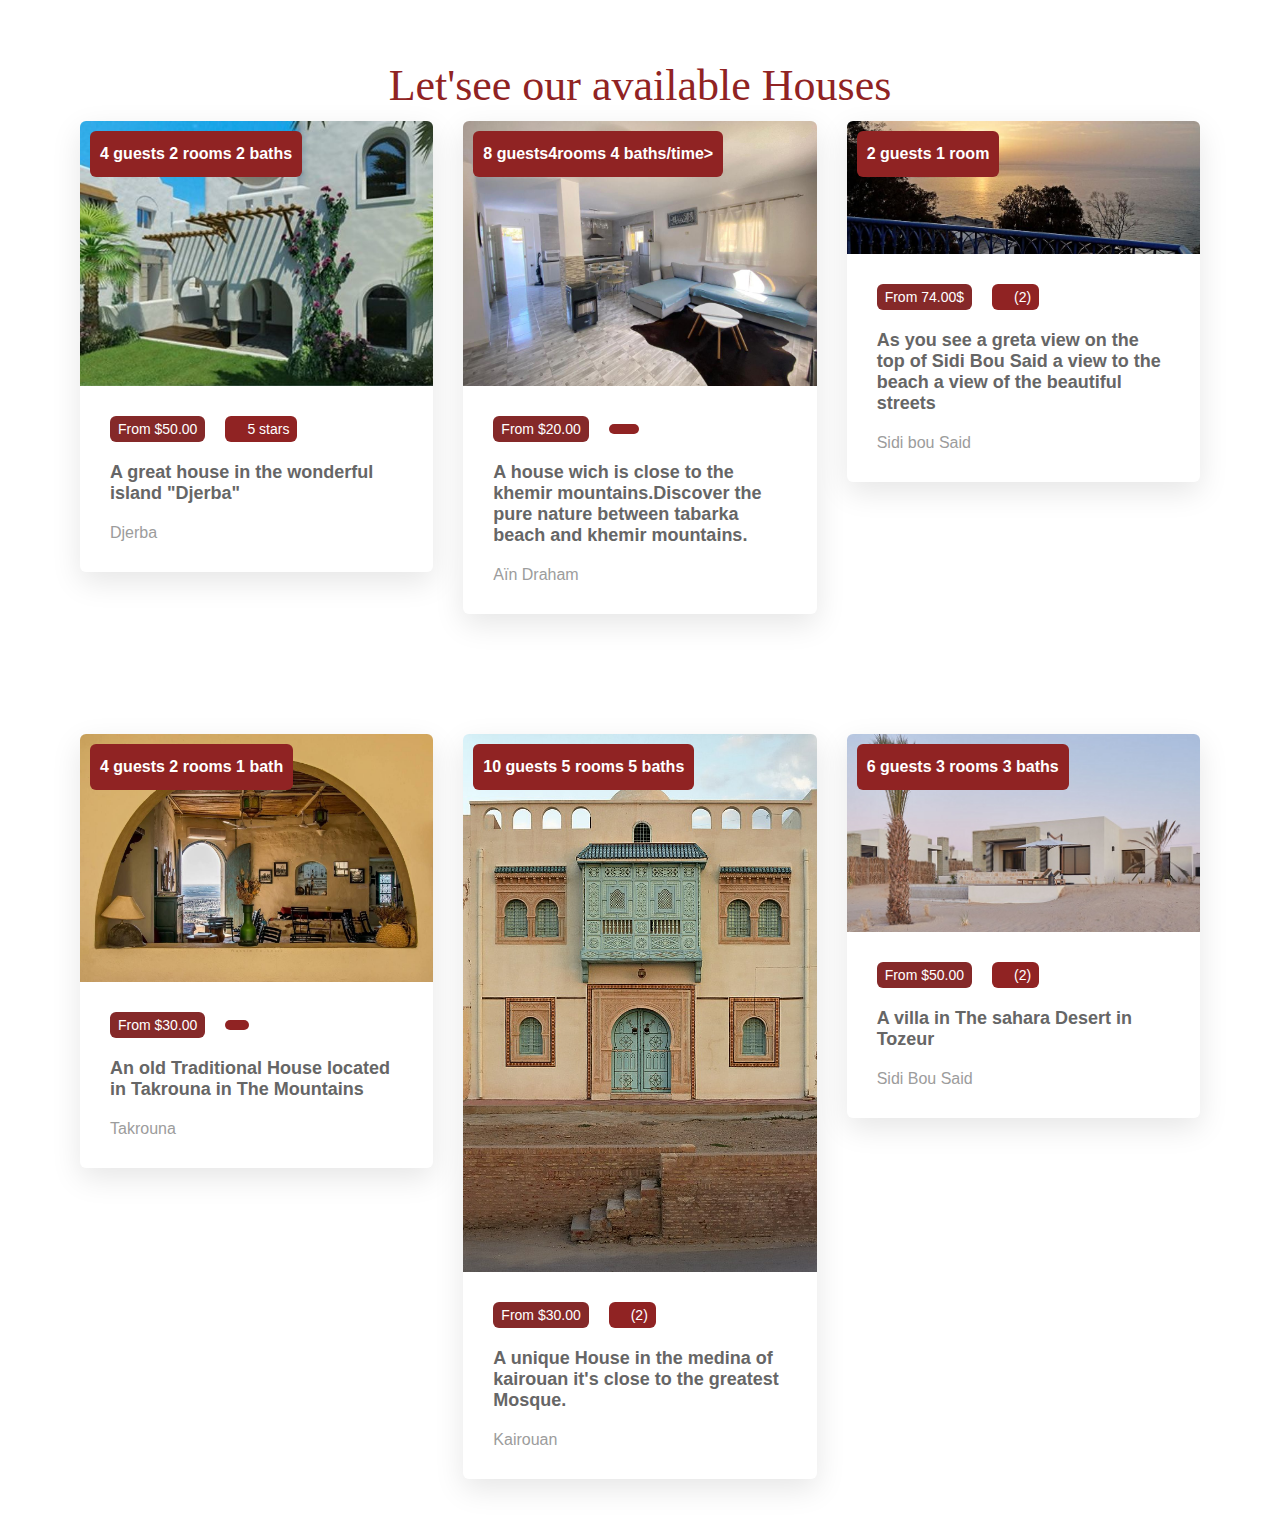
==== html/html3.html @ 643b62f1 "fith push" ====
<!DOCTYPE html>
<html lang="en">
<head>
    <meta charset="UTF-8">
    <meta http-equiv="X-UA-Compatible" content="IE=edge">
    <meta name="viewport" content="width=device-width, initial-scale=1.0">
    <title>Document</title>
    <link rel="stylesheet" href="../css/style.css">

</head>
<body>
     <section class="section popular">
        <div class="container">

          <p class="section-subtitle">Let'see our available Houses</p>

          

          <ul class="popular-list">

            <li>
              <div class="popular-card">

                <figure class="card-banner">
                  <a href="#">
                    <img src="../images/house-1.jpg" width="740" height="518" loading="lazy"
                      alt="Kuala Lumpur, Malaysia" class="img-cover">
                  </a>

                  <span class="card-badge">
                    <ion-icon name="time-outline"></ion-icon>

                    <time datetime="P12D">4 guests 2 rooms 2 baths</time>
                  </span>
                </figure>

                <div class="card-content">

                  <div class="card-wrapper">
                    <div class="card-price">From $50.00</div>

                    <div class="card-rating">
                      <ion-icon name="star"></ion-icon>
                      <ion-icon name="star"></ion-icon>
                      <ion-icon name="star"></ion-icon>
                      <ion-icon name="star"></ion-icon>
                      <ion-icon name="star-outline"></ion-icon>

                      <data value="2">5 stars</data>
                    </div>
                  </div>

                  <h3 class="card-title">
                    <a href="#">A great house in the wonderful island "Djerba"</a>
                  </h3>

                  <address class="card-location">Djerba</address>

                </div>

              </div>
            </li>

            <li>
              <div class="popular-card">

                <figure class="card-banner">
                  <a href="#">
                    <img src="../images/house-3.jpg" width="740" height="518" loading="lazy"
                      alt="Kuala Lumpur, Malaysia" class="img-cover">
                  </a>

                  <span class="card-badge">
                    <ion-icon name="time-outline"></ion-icon>

                    <time datetime="P12D">8 guests4rooms 4 baths/time>
                  </span>
                </figure>

                <div class="card-content">

                  <div class="card-wrapper">
                    <div class="card-price">From $20.00</div>

                    <div class="card-rating">
                      <ion-icon name="star"></ion-icon>
                      <ion-icon name="star"></ion-icon>
                      <ion-icon name="star"></ion-icon>
                      <ion-icon name="star"></ion-icon>
                      <ion-icon name="star-outline"></ion-icon>

                      <data value="2"></data>
                    </div>
                  </div>

                  <h3 class="card-title">
                    <a href="#">A house wich is close to the khemir mountains.Discover the pure nature between tabarka beach and khemir mountains.</a>
                  </h3>

                  <address class="card-location">Aïn Draham</address>

                </div>

              </div>
            </li>

            <li>
              <div class="popular-card">

                <figure class="card-banner">
                  <a href="#">
                    <img src="../images/house-2.jpg" width="740" height="518" loading="lazy"
                      alt="Kuala Lumpur, Malaysia" class="img-cover">
                  </a>

                  <span class="card-badge">
                    <ion-icon name="time-outline"></ion-icon>

                    <time datetime="P12D">2 guests 1 room</time>
                  </span>
                </figure>

                <div class="card-content">

                  <div class="card-wrapper">
                    <div class="card-price">From 74.00$</div>

                    <div class="card-rating">
                      <ion-icon name="star"></ion-icon>
                      <ion-icon name="star"></ion-icon>
                      <ion-icon name="star"></ion-icon>
                      <ion-icon name="star"></ion-icon>
                      <ion-icon name="star-outline"></ion-icon>

                      <data value="2">(2)</data>
                    </div>
                  </div>

                  <h3 class="card-title">
                    <a href="#">As you see a greta view on the top of Sidi Bou Said a view to the beach a view of the beautiful streets</a>
                  </h3>

                  <address class="card-location">Sidi bou Said</address>

                </div>

              </div>
            </li>

          </ul>

        </div>
  
      </section>
      
      <section class="section popular">
        <div class="container">

          <ul class="popular-list">

            <li>
              <div class="popular-card">

                <figure class="card-banner">
                  <a href="#">
                    <img src="../images/takrounahouse-1.jpg" width="740" height="518" loading="lazy"
                      alt="Kuala Lumpur, Malaysia" class="img-cover">
                  </a>

                  <span class="card-badge">
                    <ion-icon name="time-outline"></ion-icon>

                    <time datetime="P12D">4 guests 2 rooms 1 bath</time>
                  </span>
                </figure>

                <div class="card-content">

                  <div class="card-wrapper">
                    <div class="card-price">From $30.00</div>

                    <div class="card-rating">
                      <ion-icon name="star"></ion-icon>
                      <ion-icon name="star"></ion-icon>
                      <ion-icon name="star"></ion-icon>
                      <ion-icon name="star"></ion-icon>
                      <ion-icon name="star-outline"></ion-icon>

                    </div>
                  </div>

                  <h3 class="card-title">
                    <a href="#">An old Traditional House located in Takrouna in The Mountains</a>
                  </h3>

                  <address class="card-location">Takrouna
                  </address>

                </div>

              </div>
            </li>

            <li>
              <div class="popular-card">

                <figure class="card-banner">
                  <a href="#">
                    <img src="../images/House-in-Kairouan-Tunisia.jpg" width="740" height="518" loading="lazy"
                      alt="Kuala Lumpur, Malaysia" class="img-cover">
                  </a>

                  <span class="card-badge">
                    <ion-icon name="time-outline"></ion-icon>

                    <time datetime="P12D">10 guests 5 rooms 5 baths</time>
                  </span>
                </figure>

                <div class="card-content">

                  <div class="card-wrapper">
                    <div class="card-price">From $30.00</div>

                    <div class="card-rating">
                      <ion-icon name="star"></ion-icon>
                      <ion-icon name="star"></ion-icon>
                      <ion-icon name="star"></ion-icon>
                      <ion-icon name="star"></ion-icon>
                      <ion-icon name="star-outline"></ion-icon>

                      <data value="2">(2)</data>
                    </div>
                  </div>

                  <h3 class="card-title">
                    <a href="#">A unique House in the medina of kairouan it's close to the greatest Mosque.</a>
                  </h3>

                  <address class="card-location">Kairouan</address>

                </div>

              </div>
            </li>

            <li>
              <div class="popular-card">

                <figure class="card-banner">
                  <a href="#">
                    <img src="../images/tozeurhouse.jpg" width="740" height="518" loading="lazy"
                      alt="Kuala Lumpur, Malaysia" class="img-cover">
                  </a>

                  <span class="card-badge">
                    <ion-icon name="time-outline"></ion-icon>

                    <time datetime="P12D">6 guests 3 rooms 3 baths</time>
                  </span>
                </figure>

                <div class="card-content">

                  <div class="card-wrapper">
                    <div class="card-price">From $50.00</div>

                    <div class="card-rating">
                      <ion-icon name="star"></ion-icon>
                      <ion-icon name="star"></ion-icon>
                      <ion-icon name="star"></ion-icon>
                      <ion-icon name="star"></ion-icon>
                      <ion-icon name="star-outline"></ion-icon>

                      <data value="2">(2)</data>
                    </div>
                  </div>

                  <h3 class="card-title">
                    <a href="#"></a>A villa in The sahara Desert in Tozeur</a>
                  </h3>

                  <address class="card-location">Sidi Bou Said</address>
                </div>

              </div>
            </li>

          </ul>

        </div>
    
</body>
</html>
---- css/style.css ----
/*-----------------------------------*\
  #style.css
\*-----------------------------------*/

/**
 * copyright 2022 codewithsadee
 */





/*-----------------------------------*\
  #CUSTOM PROPERTY
\*-----------------------------------*/

:root {

  /**
   * colors
   */

  --battleship-gray: hsl(0, 0%, 53%);
  --viridian-green: hsl(0, 53%, 34%);
  --silver-chalice: hsl(0, 0%, 69%);
  --mikado-yellow: hsl(0, 61%, 35%);
  --granite-gray: hsl(0, 0%, 40%);
  --independence: hsl(219, 20%, 32%);
  --spanish-gray: hsl(0, 0%, 61%);
  --oxford-blue: hsl(222, 46%, 17%);
  --black-coral: hsl(223, 8%, 44%);
  --eerie-black: hsl(210, 11%, 15%);
  --light-gray: hsl(0, 0%, 80%);
  --white-2: hsl(0, 0%, 98%);
  --white-1: hsl(0, 0%, 100%);
  --black: hsl(0, 0%, 0%);
  --jet: hsl(0, 0%, 20%);

  /**
   * typography
   */

  --ff-abril-fatface: 'Abril Fatface', cursive;
  --ff-comforter-brush: 'Comforter Brush', cursive;
  --ff-heebo: 'Heebo', sans-serif;

  --fs-1: 3.4rem;
  --fs-2: 3.2rem;
  --fs-3: 3rem;
  --fs-4: 2.4rem;
  --fs-5: 1.8rem;
  --fs-6: 1.7rem;
  --fs-7: 1.4rem;
  --fs-8: 1.2rem;

  --fw-400: 400;
  --fw-500: 500;
  --fw-600: 600;
  --fw-700: 700;

  /**
   * border radius
   */

  --radius-6: 6px;

  /**
   * spacing
   */

  --section-padding: 40px;

  /**
   * transition
   */

  --transition-1: 0.15s ease;
  --transition-2: 0.35s ease;
  --cubic-out: cubic-bezier(0.33, 0.85, 0.56, 1.02);

}





/*-----------------------------------*\
  #RESET
\*-----------------------------------*/

*,
*::before,
*::after {
  margin: 0;
  padding: 0;
  box-sizing: border-box;
}

li { list-style: none; }

a { text-decoration: none; }

a,
img,
span,
input,
button,
ion-icon { display: block; }

input,
button {
  border: none;
  background: none;
  font: inherit;
}

button { cursor: pointer; }

input { width: 100%; }

img { height: auto; }

address { font-style: normal; }

:focus-visible { outline-offset: 5px; }

html {
  font-family: var(--ff-heebo);
  font-size: 10px;
  scroll-behavior: smooth;
}

body {
  background: var(--white-1);
  font-size: 1.6rem;
}

::-webkit-scrollbar { width: 10px; }

::-webkit-scrollbar-track { background: hsl(0, 0%, 95%); }

::-webkit-scrollbar-thumb { background: hsl(0, 0%, 80%); }

::-webkit-scrollbar-thumb:hover { background: hsl(0, 0%, 70%); }





/*-----------------------------------*\
  #REUSED STYLE
\*-----------------------------------*/

.container { padding-inline: 15px; }

.btn {
  background: var(--background, var(--white-1));
  color: var(--color, var(--viridian-green));
  font-weight: var(--fw-700);
  width: max-content;
  padding: 10px 25px;
  border: 2px solid var(--border-color, var(--white-1));
  border-radius: var(--radius-6);
}

.btn-secondary:is(:hover, :focus) {
  --background: transparent;
  --color: var(--white-1);
}

.btn-primary {
  --background: var(--viridian-green);
  --color: var(--white-1);
  --border-color: var(--viridian-green);
}

.btn-primary:is(:hover, :focus) {
  --background: transparent;
  --color: var(--viridian-green);
}

.btn-outline {
  --color: var(--oxford-blue);
  --border-color: var(--silver-chalice);
}

.btn-outline:is(:hover, :focus) {
  --color: var(--viridian-green);
  --border-color: var(--viridian-green);
}

.section { padding-block: var(--section-padding); }

.section-subtitle {
  font-family: var(--ff-comforter-brush);
  color: var(--mikado-yellow);
  font-size: var(--fs-3);
}

.w-100 { width: 100%; }

.h2 {
  color: var(--jet);
  font-size: var(--fs-3);
  font-weight: var(--fw-500);
}

.h3 {
  font-size: var(--fs-4);
  font-weight: var(--fw-400);
}

.section-title { font-family: var(--ff-abril-fatface); }

.img-cover {
  width: 100%;
  height: 100%;
  object-fit: cover;
}

.card-banner { background: var(--silver-chalice); }

:is(.popular, .blog) .section-subtitle {
  text-align: center;
  margin-bottom: 10px;
}

:is(.popular, .blog) .section-title {
  text-align: center;
  margin-bottom: 50px;
}

.popular-list,
.blog-list {
  display: grid;
  gap: 30px;
}

.popular-card,
.blog-card {
  box-shadow: 0 10px 30px hsla(0, 0%, 0%, 0.1);
  border-radius: var(--radius-6);
  overflow: hidden;
}

:is(.popular, .blog) .card-banner { position: relative; }

.card-badge {
  position: absolute;
  top: 10px;
  left: 10px;
  background: var(--mikado-yellow);
  color: var(--white-1);
  padding: 14px 10px;
  border-radius: var(--radius-6);
}

.card-badge ion-icon {
  --ionicon-stroke-width: 60px;
  font-size: 20px;
  margin-inline: auto;
}

.card-badge time { font-weight: var(--fw-700); }

:is(.popular, .blog) .card-content { padding: 30px 15px; }

.card-wrapper {
  display: flex;
  justify-content: flex-start;
  align-items: center;
  gap: 20px;
}

:is(.popular, .blog) .card-title {
  color: var(--granite-gray);
  font-size: var(--fs-5);
  margin-block: 20px;
}

:is(.popular, .blog) .card-title > a { color: inherit; }

:is(.popular, .blog) .card-title > a:is(:hover, :focus) { color: var(--viridian-green); }





/*-----------------------------------*\
  #HEADER
\*-----------------------------------*/

.header {
  background: var(--viridian-green);
  padding-block: 20px;
  height: 88px;
  overflow: hidden;
  transition: 0.25s var(--cubic-out);
}

.header.active {
  height: 425px;
  transition-duration: 0.35s;
}

.header .container {
  display: flex;
  flex-wrap: wrap;
  justify-content: space-between;
  align-items: center;
}

.logo {
  color: var(--white-1);
  font-size: var(--fs-2);
  font-weight: var(--fw-600);
}

.nav-toggle-btn.active .open,
.nav-toggle-btn .close { display: none; }

.nav-toggle-btn .open,
.nav-toggle-btn.active .close { display: block; }

.nav-toggle-btn ion-icon {
  color: var(--white-1);
  font-size: 35px;
  --ionicon-stroke-width: 40px;
}

.navbar {
  width: 100%;
  padding: 20px 10px;
  opacity: 0;
  visibility: hidden;
  transition: var(--transition-1);
}

.header.active .navbar {
  opacity: 1;
  visibility: visible;
}

.navbar-list { margin-bottom: 15px; }

.navbar-link {
  color: var(--white-1);
  font-size: var(--fs-5);
  font-weight: var(--fw-500);
  padding-block: 10px 0;
  border-bottom: 2px solid transparent;
  width: max-content;
}

.navbar-link:is(:hover, :focus) { border-color: var(--white-1); }





/*-----------------------------------*\
  #HERO
\*-----------------------------------*/

.shape { display: none; }

.hero {
  background-repeat: no-repeat, no-repeat;
  background-position: bottom left, top right;
}

.hero-content { margin-bottom: 50px; }

.hero .section-subtitle { margin-bottom: 15px; }

.hero-title {
  color: var(--oxford-blue);
  font-size: var(--fs-1);
  font-family: var(--ff-abril-fatface);
  font-weight: var(--fw-500);
  line-height: 1.2;
  max-width: 11ch;
  margin-bottom: 15px;
}

.hero-text {
  color: var(--black-coral);
  font-size: var(--fs-7);
  line-height: 1.7;
  margin-bottom: 15px;
}

.btn-group {
  display: flex;
  flex-wrap: wrap;
  gap: 15px;
}





/*-----------------------------------*\
  #DESTINATION
\*-----------------------------------*/

.destination .section-subtitle {
  text-align: center;
  margin-bottom: 15px;
}

.destination .section-title {
  text-align: center;
  margin-bottom: 60px;
}

.destination-list {
  display: flex;
  flex-wrap: wrap;
  gap: 30px;
}

.destination-card {
  position: relative;
  border-radius: var(--radius-6);
  overflow: hidden;
}

.destination-card::after {
  content: "";
  position: absolute;
  inset: 0;
  background: linear-gradient(hsla(222, 46%, 17%, 0), hsla(222, 46%, 17%, 0.7));
}

.destination-card img { transition: var(--transition-2); }

.destination-card:is(:hover, :focus) img { transform: scale(1.1); }

.destination-card .card-content {
  position: absolute;
  bottom: 0;
  left: 0;
  width: 100%;
  padding: 30px;
  z-index: 1;
}

.destination-card .card-subtitle {
  color: var(--mikado-yellow);
  font-family: var(--ff-comforter-brush);
  font-size: var(--fs-5);
}

.destination-card .card-title {
  color: var(--white-1);
  font-family: var(--ff-abril-fatface);
}





/*-----------------------------------*\
  #POPULAR
\*-----------------------------------*/

.popular-card :is(.card-price, .card-rating) {
  color: var(--white-1);
  font-size: var(--fs-8);
  padding: 5px 8px;
  border-radius: var(--radius-6);
}

.popular-card .card-price { background: var(--viridian-green); }

.popular-card .card-rating {
  background: var(--mikado-yellow);
  display: flex;
  align-items: center;
  gap: 2px;
}

.popular-card .card-rating ion-icon { font-size: 17px; }

.popular-card .card-rating data { margin-left: 4px; }

.popular-card .card-location { color: var(--spanish-gray); }





/*-----------------------------------*\
  #ABOUT
\*-----------------------------------*/

.about-content { margin-bottom: 50px; }

.about .section-subtitle { margin-bottom: 10px; }

.about .section-title { margin-bottom: 20px; }

.about-text,
.about-item-text {
  color: var(--battleship-gray);
  font-size: var(--fs-6);
  line-height: 1.7;
}

.about-text { margin-bottom: 30px; }

.about-list {
  display: grid;
  gap: 20px;
  margin-bottom: 40px;
}

.about-item {
  display: flex;
  align-items: flex-start;
  gap: 15px;
}

.about-item-icon {
  background: var(--viridian-green);
  color: var(--white-1);
  font-size: 26px;
  padding: 16px;
  border-radius: 50%;
  margin-top: 5px;
}

.about-item-title {
  color: var(--granite-gray);
  font-weight: var(--fw-600);
  margin-bottom: 5px;
}





/*-----------------------------------*\
  #BLOG
\*-----------------------------------*/

.blog { padding-bottom: 100px; }

.blog-card .author-wrapper {
  display: flex;
  align-items: center;
  gap: 15px;
}

.blog-card .card-wrapper {
  color: var(--spanish-gray);
  font-size: var(--fs-8);
  justify-content: space-between;
}

.author-name {
  color: var(--granite-gray);
  font-weight: var(--fw-500);
}

.btn-link {
  color: var(--viridian-green);
  font-weight: var(--fw-700);
  display: flex;
  justify-content: flex-end;
  align-items: center;
  gap: 5px;
}

.btn-link ion-icon { font-size: 20px; }

.btn-link:is(:hover, :focus) { color: var(--oxford-blue); }





/*-----------------------------------*\
  #FOOTER
\*-----------------------------------*/

.footer {
  background-color: var(--oxford-blue);
  background-repeat: no-repeat;
  background-size: cover;
  background-position: center;
  color: var(--light-gray);
  padding-block: 60px;
}

.footer a:not(.logo) { color: inherit; }

.footer-top {
  display: grid;
  gap: 30px;
  margin-bottom: 40px;
}

.footer-list-title {
  color: var(--white-1);
  font-size: var(--fs-4);
  font-weight: var(--fw-600);
  margin-bottom: 15px;
}

.footer-link {
  font-size: var(--fs-7);
  padding-block: 5px;
}

.footer .footer-link:is(:hover, :focus) { color: var(--white-1); }

.newsletter-text {
  font-size: var(--fs-7);
  margin-bottom: 30px;
  line-height: 1.7;
}

.newsletter-form { position: relative; }

.newsletter-input {
  background: var(--white-1);
  border-radius: var(--radius-6);
  padding: 24px;
  color: var(--eerie-black);
}

.newsletter-input:focus {
  outline: none;
  box-shadow: 0 0 0 5px hsla(216, 98%, 52%, 0.25);
}

.newsletter-form .btn-primary {
  position: absolute;
  top: 0;
  right: 0;
  bottom: 0;
}

.newsletter-form .btn-primary:is(:hover, :focus) {
  --background: var(--viridian-green);
  --color: var(--white-1);
}

.footer-bottom .logo {
  text-align: center;
  margin-bottom: 20px;
}

.copyright {
  text-align: center;
  margin-bottom: 20px;
  font-size: var(--fs-7);
}

.copyright-link {
  display: inline-block;
  text-decoration: underline;
}

.copyright-link:is(:hover, :focus) { text-decoration: none; }

.social-list {
  display: flex;
  justify-content: center;
  align-items: center;
  gap: 10px;
}

.social-link {
  font-size: 17px;
  background: var(--independence);
  padding: 10px;
  border-radius: 50%;
}

.social-link:is(:hover, :focus) { background: var(--viridian-green); }





/*-----------------------------------*\
  #GO TO TOP
\*-----------------------------------*/

.go-top {
  position: fixed;
  bottom: 0;
  right: 15px;
  background: var(--viridian-green);
  color: var(--white-1);
  font-size: 20px;
  padding: 10px;
  border-radius: var(--radius-6);
  visibility: hidden;
  opacity: 0;
  transition: var(--transition-1);
}

.go-top.active {
  visibility: visible;
  opacity: 1;
  transform: translateY(-15px);
}

.go-top:is(:hover, :focus) { transform: translateY(-25px); }





/*-----------------------------------*\
  #RESPONSIVE
\*-----------------------------------*/

/**
 * responsive for larger than 575px screen 
 */

@media (min-width: 575px) {

  /**
   * CUSTOM PROPERTY
   */

  :root {

    /**
     * typography
     */

    --fs-1: 5rem;
    --fs-3: 4rem;
    --fs-8: 1.4rem;

  }



  /**
   * HERO
   */

  .hero-text { --fs-7: 1.8rem; }



  /**
   * FOOTER
   */

  .footer-top { grid-template-columns: 1fr 1fr; }

}





/**
 * responsive for larger than 768px screen 
 */

@media (min-width: 768px) {

  /**
   * REUSED STYLE
   */

  .container {
    max-width: 750px;
    margin-inline: auto;
  }

  .popular-list,
  .blog-list { grid-template-columns: 1fr 1fr; }



  /**
   * HERO
   */

  .hero {
    min-height: 550px;
    display: grid;
    place-items: center;
  }

  .hero .container {
    display: flex;
    align-items: center;
    gap: 40px;
  }

  

  /**
   * DESTINATION
   */

  .destination-list > li { width: calc(33.33% - 20px); }

  .destination-list .w-50 { width: calc(50% - 20px); }



  /**
   * FOOTER
   */

  .footer { --fs-7: 1.6rem; }

  .footer-bottom {
    display: flex;
    align-items: center;
    justify-content: space-between;
  }

  .footer-bottom .logo,
  .copyright { margin-bottom: 0; }

}





/**
 * responsive for larger than 992px screen 
 */

@media (min-width: 992px) {

  /**
   * CUSTOM PROPERTY
   */

  :root {

    /**
     * typography
     */

    --fs-2: 3.5rem;
    --fs-3: 4.4rem;

    /**
     * spacing
     */

    --section-padding: 60px;

  }



  /**
   * REUSED STYLE
   */

  .container { max-width: 980px; }

  .popular-list,
  .blog-list { grid-template-columns: repeat(3, 1fr); }



  /**
   * HEADER
   */

  .nav-toggle-btn { display: none; }

  .header,
  .header.active { height: unset; }

  .navbar {
    all: unset;
    display: flex;
    align-items: center;
    flex-grow: 1;
  }

  .navbar-list {
    margin-bottom: 0;
    margin-inline: auto;
    display: flex;
    align-items: center;
    gap: 30px;
  }

  .navbar-link {
    font-weight: var(--fw-700);
    margin-bottom: 8px;
  }



  /**
   * HERO
   */

  .hero {
    position: relative;
    min-height: 680px;
  }

  .hero-title,
  .hero-text { margin-bottom: 35px; }

  .shape {
    display: block;
    position: absolute;
    animation: rotate 8s linear infinite;
  }

  .shape-1 {
    top: 60px;
    left: 47%;
  }

  .shape-2 {
    top: 20%;
    right: 50px;
    animation-delay: 0.25s;
  }

  .shape-3 {
    left: 40%;
    bottom: 20%;
    animation-delay: 0.5s;
  }

  @keyframes rotate {
    0% { transform: rotate(0); }
    100% { transform: rotate(1turn); }
  }



  /**
   * DESTINATION
   */

  .destination {
    --fs-4: 3.2rem;
    --fs-5: 2.6rem;
  }



  /**
   * ABOUT
   */

  .about .container {
    display: grid;
    grid-template-columns: 0.8fr 1fr;
    align-items: center;
    gap: 30px;
  }

  .about-content { margin-bottom: 0; }



  /**
   * FOOTER
   */

  .footer-top { grid-template-columns: 1fr 1fr 1fr 2fr; }

}





/**
 * responsive for larger than 1200px screen 
 */

@media (min-width: 1200px) {

  /**
   * CUSTOM PROPERTY
   */

  :root {

    /**
     * typography
     */

    --fs-1: 6rem;

  }



  /**
   * REUSED STYLE
   */

  .container { max-width: 1150px; }

  :is(.popular, .blog) .card-content { padding: 30px; }



  /**
   * HEADER
   */

  .navbar-list { gap: 50px; }



  /**
   * ABOUT
   */

  .about .container { grid-template-columns: 0.7fr 1fr; }

}
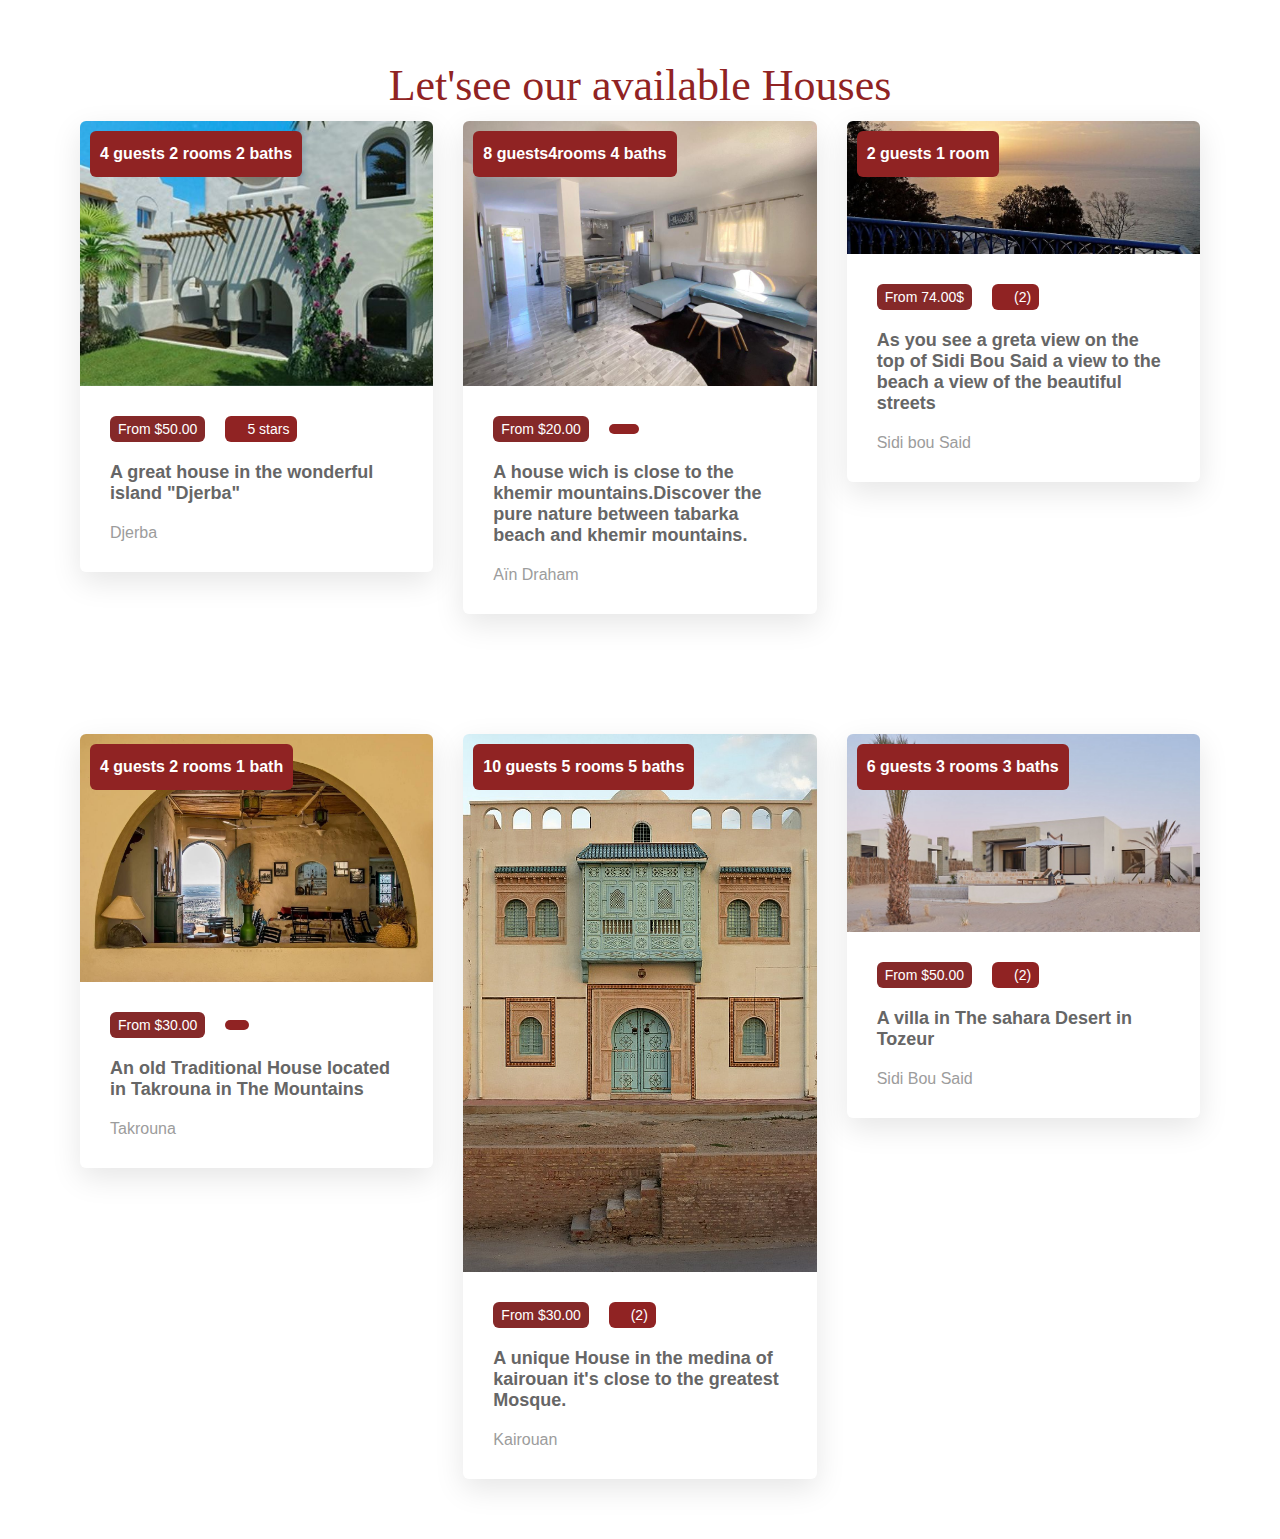
==== commit e21bf8be: "6th push" ====
--- a/html/html3.html
+++ b/html/html3.html
@@ -73,7 +73,7 @@
                   <span class="card-badge">
                     <ion-icon name="time-outline"></ion-icon>
 
-                    <time datetime="P12D">8 guests4rooms 4 baths/time>
+                    <time datetime="P12D">8 guests4rooms 4 baths</time>
                   </span>
                 </figure>
 
